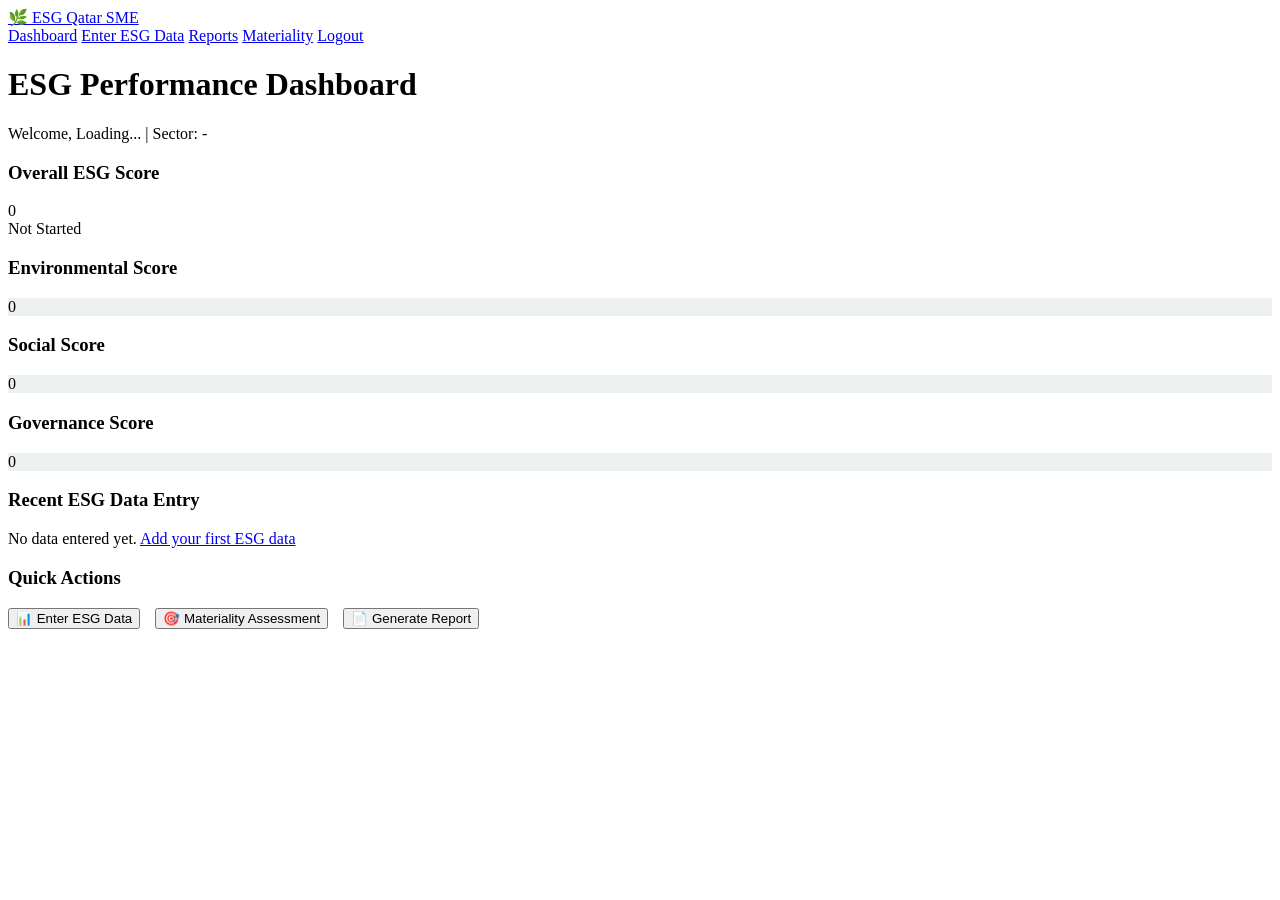
==== dashboard.html @ efcadf6e "Add files via upload" ====
<!DOCTYPE html>
<html lang="en">
<head>
    <meta charset="UTF-8">
    <meta name="viewport" content="width=device-width, initial-scale=1.0">
    <title>ESG Dashboard - Qatar SME Platform</title>
    <link rel="stylesheet" href="css/style.css">
</head>
<body>
    <nav class="navbar">
        <div class="nav-container">
            <a href="dashboard.html" class="logo">🌿 ESG Qatar SME</a>
            <div class="nav-links">
                <a href="dashboard.html">Dashboard</a>
                <a href="esg-form.html">Enter ESG Data</a>
                <a href="reports.html">Reports</a>
                <a href="materiality.html">Materiality</a>
                <a href="#" id="logoutBtn">Logout</a>
            </div>
        </div>
    </nav>

    <div class="container">
        <h1>ESG Performance Dashboard</h1>
        <p>Welcome, <span id="companyName">Loading...</span> | Sector: <span id="sector">-</span></p>

        <div class="dashboard-grid">
            <div class="card">
                <h3>Overall ESG Score</h3>
                <div class="score-circle" id="scoreCircle">
                    <div class="score-inner" id="totalScore">0</div>
                </div>
                <div id="esgLevel" class="badge badge-basic">Not Started</div>
            </div>

            <div class="card">
                <h3>Environmental Score</h3>
                <div class="score-circle" id="envCircle" style="background: conic-gradient(#2ecc71 0deg, #ecf0f1 0deg)">
                    <div class="score-inner" id="envScore">0</div>
                </div>
            </div>

            <div class="card">
                <h3>Social Score</h3>
                <div class="score-circle" id="socialCircle" style="background: conic-gradient(#3498db 0deg, #ecf0f1 0deg)">
                    <div class="score-inner" id="socialScore">0</div>
                </div>
            </div>

            <div class="card">
                <h3>Governance Score</h3>
                <div class="score-circle" id="govCircle" style="background: conic-gradient(#e74c3c 0deg, #ecf0f1 0deg)">
                    <div class="score-inner" id="govScore">0</div>
                </div>
            </div>
        </div>

        <div class="card">
            <h3>Recent ESG Data Entry</h3>
            <div id="recentData">
                <p class="text-muted">No data entered yet. <a href="esg-form.html">Add your first ESG data</a></p>
            </div>
        </div>

        <div class="card">
            <h3>Quick Actions</h3>
            <div style="display: flex; gap: 15px; flex-wrap: wrap;">
                <button onclick="window.location.href='esg-form.html'" class="btn btn-primary">📊 Enter ESG Data</button>
                <button onclick="window.location.href='materiality.html'" class="btn btn-secondary">🎯 Materiality Assessment</button>
                <button onclick="window.location.href='reports.html'" class="btn btn-primary">📄 Generate Report</button>
            </div>
        </div>
    </div>

    <script src="js/api.js"></script>
    <script src="js/dashboard.js"></script>
</body>
</html>
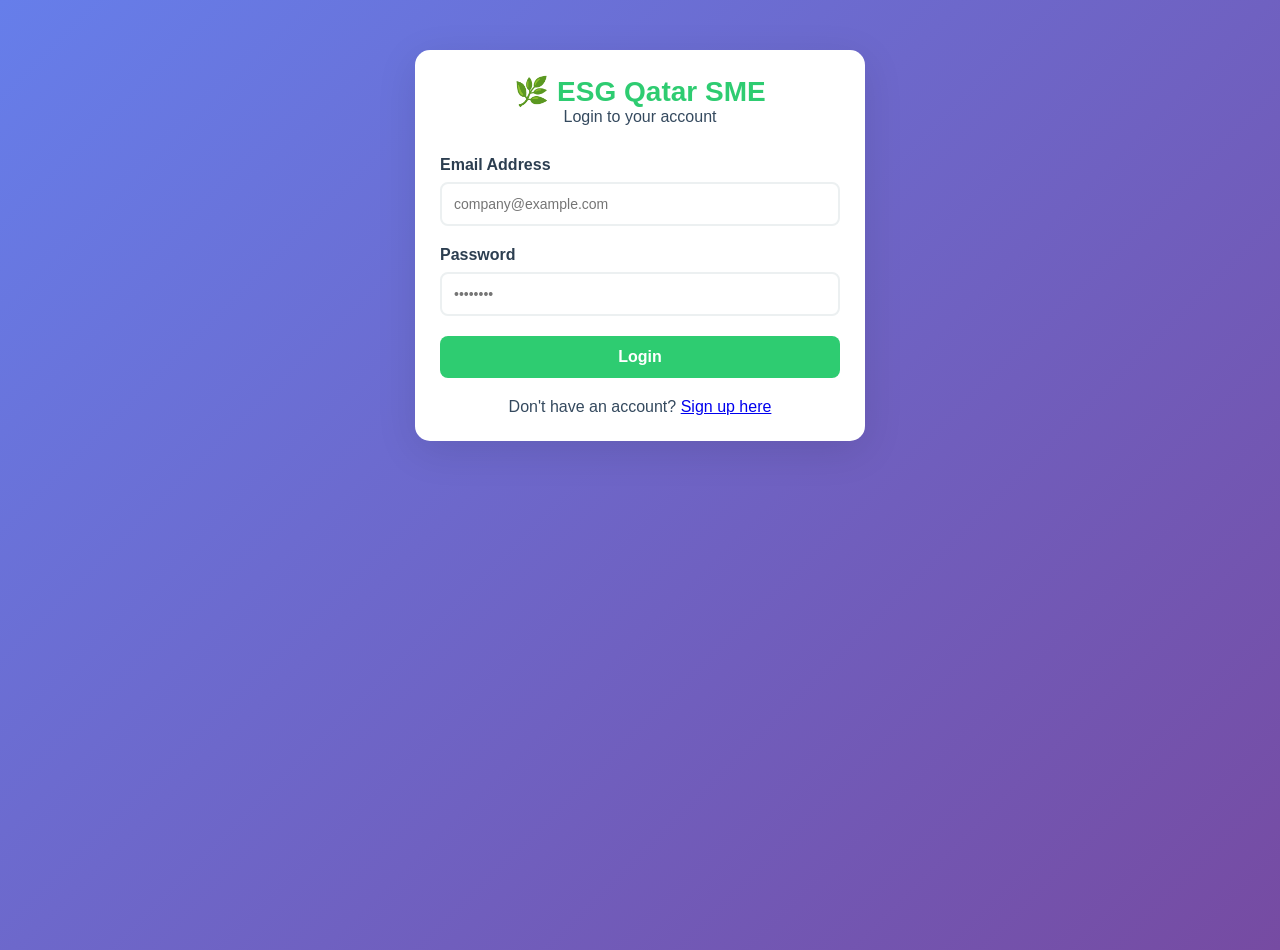
==== commit e8e0f83e: "Update dashboard.html" ====
--- a/dashboard.html
+++ b/dashboard.html
@@ -2,72 +2,535 @@
 <html lang="en">
 <head>
     <meta charset="UTF-8">
-    <meta name="viewport" content="width=device-width, initial-scale=1.0">
+    <meta name="viewport" content="width=device-width, initial-scale=1.0, user-scalable=yes">
     <title>ESG Dashboard - Qatar SME Platform</title>
     <link rel="stylesheet" href="css/style.css">
+    <link href="https://fonts.googleapis.com/css2?family=Inter:ital,wght@0,100..900;1,100..900&display=swap" rel="stylesheet">
+    <link rel="stylesheet" href="https://cdnjs.cloudflare.com/ajax/libs/font-awesome/6.5.1/css/all.min.css">
+    <style>
+        * {
+            margin: 0;
+            padding: 0;
+            box-sizing: border-box;
+        }
+
+        body {
+            font-family: 'Inter', -apple-system, BlinkMacSystemFont, 'Segoe UI', sans-serif;
+            background: linear-gradient(135deg, #f5f7fa 0%, #c3cfe2 100%);
+            min-height: 100vh;
+        }
+
+        /* Modern Navbar */
+        .navbar {
+            background: rgba(255, 255, 255, 0.95);
+            backdrop-filter: blur(10px);
+            box-shadow: 0 4px 20px rgba(0, 0, 0, 0.08);
+            position: sticky;
+            top: 0;
+            z-index: 1000;
+            border-bottom: 1px solid rgba(0, 0, 0, 0.05);
+        }
+
+        .nav-container {
+            max-width: 1400px;
+            margin: 0 auto;
+            padding: 1rem 2rem;
+            display: flex;
+            justify-content: space-between;
+            align-items: center;
+            flex-wrap: wrap;
+            gap: 1rem;
+        }
+
+        .logo {
+            font-size: 1.5rem;
+            font-weight: 700;
+            background: linear-gradient(135deg, #2ecc71 0%, #27ae60 100%);
+            -webkit-background-clip: text;
+            -webkit-text-fill-color: transparent;
+            background-clip: text;
+            text-decoration: none;
+            display: flex;
+            align-items: center;
+            gap: 0.5rem;
+        }
+
+        .logo i {
+            background: none;
+            -webkit-text-fill-color: #2ecc71;
+            font-size: 1.8rem;
+        }
+
+        .nav-links {
+            display: flex;
+            gap: 1.5rem;
+            align-items: center;
+            flex-wrap: wrap;
+        }
+
+        .nav-links a {
+            text-decoration: none;
+            color: #4a5568;
+            font-weight: 500;
+            transition: all 0.3s ease;
+            padding: 0.5rem 1rem;
+            border-radius: 10px;
+            display: flex;
+            align-items: center;
+            gap: 0.5rem;
+        }
+
+        .nav-links a i {
+            font-size: 1.1rem;
+        }
+
+        .nav-links a:hover {
+            color: #2ecc71;
+            background: rgba(46, 204, 113, 0.1);
+            transform: translateY(-2px);
+        }
+
+        .nav-links a.active {
+            color: #2ecc71;
+            background: rgba(46, 204, 113, 0.15);
+        }
+
+        #logoutBtn {
+            color: #e74c3c;
+        }
+
+        #logoutBtn:hover {
+            background: rgba(231, 76, 60, 0.1);
+            color: #e74c3c;
+        }
+
+        /* Container */
+        .container {
+            max-width: 1400px;
+            margin: 0 auto;
+            padding: 2rem;
+        }
+
+        /* Welcome Header */
+        .welcome-header {
+            background: linear-gradient(135deg, #667eea 0%, #764ba2 100%);
+            border-radius: 20px;
+            padding: 2rem;
+            margin-bottom: 2rem;
+            color: white;
+            position: relative;
+            overflow: hidden;
+        }
+
+        .welcome-header::before {
+            content: '';
+            position: absolute;
+            top: -50%;
+            right: -50%;
+            width: 200%;
+            height: 200%;
+            background: radial-gradient(circle, rgba(255,255,255,0.1) 0%, transparent 70%);
+            pointer-events: none;
+        }
+
+        .welcome-header h1 {
+            font-size: 2rem;
+            margin-bottom: 0.5rem;
+            font-weight: 700;
+        }
+
+        .welcome-header p {
+            font-size: 1rem;
+            opacity: 0.95;
+        }
+
+        .company-badge {
+            display: inline-block;
+            background: rgba(255,255,255,0.2);
+            padding: 0.5rem 1rem;
+            border-radius: 12px;
+            margin-top: 0.5rem;
+            font-size: 0.9rem;
+        }
+
+        /* Dashboard Grid */
+        .dashboard-grid {
+            display: grid;
+            grid-template-columns: repeat(auto-fit, minmax(280px, 1fr));
+            gap: 1.5rem;
+            margin-bottom: 2rem;
+        }
+
+        .card {
+            background: white;
+            border-radius: 20px;
+            padding: 1.5rem;
+            box-shadow: 0 10px 40px rgba(0,0,0,0.08);
+            transition: all 0.3s ease;
+            border: 1px solid rgba(0,0,0,0.05);
+        }
+
+        .card:hover {
+            transform: translateY(-5px);
+            box-shadow: 0 20px 60px rgba(0,0,0,0.12);
+        }
+
+        .card h3 {
+            font-size: 1.1rem;
+            color: #4a5568;
+            margin-bottom: 1rem;
+            display: flex;
+            align-items: center;
+            gap: 0.5rem;
+        }
+
+        .card h3 i {
+            font-size: 1.3rem;
+        }
+
+        /* Score Circle */
+        .score-circle {
+            width: 150px;
+            height: 150px;
+            margin: 0 auto 1rem;
+            border-radius: 50%;
+            display: flex;
+            align-items: center;
+            justify-content: center;
+            position: relative;
+            background: conic-gradient(#2ecc71 0deg, #ecf0f1 0deg);
+        }
+
+        .score-inner {
+            width: 120px;
+            height: 120px;
+            background: white;
+            border-radius: 50%;
+            display: flex;
+            align-items: center;
+            justify-content: center;
+            font-size: 2.5rem;
+            font-weight: 700;
+            color: #2c3e50;
+        }
+
+        /* Badges */
+        .badge {
+            display: inline-block;
+            padding: 0.5rem 1rem;
+            border-radius: 50px;
+            font-size: 0.85rem;
+            font-weight: 600;
+            text-align: center;
+        }
+
+        .badge-gold { background: linear-gradient(135deg, #f39c12, #e67e22); color: white; }
+        .badge-silver { background: linear-gradient(135deg, #bdc3c7, #95a5a6); color: #2c3e50; }
+        .badge-bronze { background: linear-gradient(135deg, #cd6133, #b03a2e); color: white; }
+        .badge-basic { background: linear-gradient(135deg, #95a5a6, #7f8c8d); color: white; }
+
+        /* Recent Data Section */
+        .recent-section {
+            background: white;
+            border-radius: 20px;
+            padding: 1.5rem;
+            margin-bottom: 1.5rem;
+            box-shadow: 0 10px 40px rgba(0,0,0,0.08);
+        }
+
+        .recent-header {
+            display: flex;
+            justify-content: space-between;
+            align-items: center;
+            margin-bottom: 1rem;
+            flex-wrap: wrap;
+            gap: 1rem;
+        }
+
+        .recent-header h3 {
+            font-size: 1.2rem;
+            color: #2c3e50;
+            display: flex;
+            align-items: center;
+            gap: 0.5rem;
+        }
+
+        .data-entry {
+            background: #f8f9fa;
+            border-radius: 12px;
+            padding: 1rem;
+            margin-bottom: 0.5rem;
+            border-left: 4px solid #2ecc71;
+        }
+
+        .data-year {
+            font-weight: 700;
+            color: #2ecc71;
+            margin-bottom: 0.5rem;
+        }
+
+        .data-stats {
+            display: flex;
+            gap: 1rem;
+            flex-wrap: wrap;
+            font-size: 0.9rem;
+            color: #4a5568;
+        }
+
+        .stat {
+            display: flex;
+            align-items: center;
+            gap: 0.3rem;
+        }
+
+        /* Quick Actions */
+        .actions-section {
+            background: white;
+            border-radius: 20px;
+            padding: 1.5rem;
+            box-shadow: 0 10px 40px rgba(0,0,0,0.08);
+        }
+
+        .actions-grid {
+            display: grid;
+            grid-template-columns: repeat(auto-fit, minmax(200px, 1fr));
+            gap: 1rem;
+            margin-top: 1rem;
+        }
+
+        .action-btn {
+            padding: 1rem;
+            border: none;
+            border-radius: 12px;
+            font-size: 1rem;
+            font-weight: 600;
+            cursor: pointer;
+            transition: all 0.3s ease;
+            display: flex;
+            align-items: center;
+            justify-content: center;
+            gap: 0.5rem;
+        }
+
+        .btn-primary {
+            background: linear-gradient(135deg, #2ecc71, #27ae60);
+            color: white;
+        }
+
+        .btn-primary:hover {
+            transform: translateY(-2px);
+            box-shadow: 0 10px 20px rgba(46, 204, 113, 0.3);
+        }
+
+        .btn-secondary {
+            background: linear-gradient(135deg, #3498db, #2980b9);
+            color: white;
+        }
+
+        .btn-secondary:hover {
+            transform: translateY(-2px);
+            box-shadow: 0 10px 20px rgba(52, 152, 219, 0.3);
+        }
+
+        /* Loading State */
+        .loading {
+            text-align: center;
+            padding: 2rem;
+        }
+
+        .spinner {
+            border: 3px solid rgba(0,0,0,0.1);
+            border-top: 3px solid #2ecc71;
+            border-radius: 50%;
+            width: 40px;
+            height: 40px;
+            animation: spin 1s linear infinite;
+            margin: 0 auto 1rem;
+        }
+
+        @keyframes spin {
+            0% { transform: rotate(0deg); }
+            100% { transform: rotate(360deg); }
+        }
+
+        /* Responsive */
+        @media (max-width: 768px) {
+            .nav-container {
+                flex-direction: column;
+                padding: 1rem;
+            }
+            
+            .nav-links {
+                justify-content: center;
+                gap: 0.8rem;
+            }
+            
+            .nav-links a {
+                padding: 0.4rem 0.8rem;
+                font-size: 0.85rem;
+            }
+            
+            .container {
+                padding: 1rem;
+            }
+            
+            .welcome-header {
+                padding: 1.5rem;
+            }
+            
+            .welcome-header h1 {
+                font-size: 1.5rem;
+            }
+            
+            .dashboard-grid {
+                grid-template-columns: 1fr;
+                gap: 1rem;
+            }
+            
+            .score-circle {
+                width: 120px;
+                height: 120px;
+            }
+            
+            .score-inner {
+                width: 95px;
+                height: 95px;
+                font-size: 2rem;
+            }
+            
+            .actions-grid {
+                grid-template-columns: 1fr;
+            }
+            
+            .data-stats {
+                flex-direction: column;
+                gap: 0.5rem;
+            }
+        }
+
+        /* Animations */
+        @keyframes fadeInUp {
+            from {
+                opacity: 0;
+                transform: translateY(20px);
+            }
+            to {
+                opacity: 1;
+                transform: translateY(0);
+            }
+        }
+
+        .card, .recent-section, .actions-section {
+            animation: fadeInUp 0.5s ease-out;
+        }
+    </style>
 </head>
 <body>
     <nav class="navbar">
         <div class="nav-container">
-            <a href="dashboard.html" class="logo">🌿 ESG Qatar SME</a>
+            <a href="dashboard.html" class="logo">
+                <i class="fas fa-leaf"></i>
+                ESG Qatar SME
+            </a>
             <div class="nav-links">
-                <a href="dashboard.html">Dashboard</a>
-                <a href="esg-form.html">Enter ESG Data</a>
-                <a href="reports.html">Reports</a>
-                <a href="materiality.html">Materiality</a>
-                <a href="#" id="logoutBtn">Logout</a>
+                <a href="dashboard.html" class="active">
+                    <i class="fas fa-chart-line"></i> Dashboard
+                </a>
+                <a href="esg-form.html">
+                    <i class="fas fa-edit"></i> Enter ESG Data
+                </a>
+                <a href="reports.html">
+                    <i class="fas fa-file-alt"></i> Reports
+                </a>
+                <a href="materiality.html">
+                    <i class="fas fa-chart-pie"></i> Materiality
+                </a>
+                <a href="#" id="logoutBtn">
+                    <i class="fas fa-sign-out-alt"></i> Logout
+                </a>
             </div>
         </div>
     </nav>
 
     <div class="container">
-        <h1>ESG Performance Dashboard</h1>
-        <p>Welcome, <span id="companyName">Loading...</span> | Sector: <span id="sector">-</span></p>
-
+        <!-- Welcome Header -->
+        <div class="welcome-header">
+            <h1><i class="fas fa-chart-line"></i> ESG Performance Dashboard</h1>
+            <p>Track your company's Environmental, Social, and Governance performance in real-time</p>
+            <div class="company-badge">
+                <i class="fas fa-building"></i> Welcome, <span id="companyName">Loading...</span> | 
+                <i class="fas fa-industry"></i> Sector: <span id="sector">-</span>
+            </div>
+        </div>
+
+        <!-- Score Cards Grid -->
         <div class="dashboard-grid">
             <div class="card">
-                <h3>Overall ESG Score</h3>
+                <h3><i class="fas fa-chart-simple"></i> Overall ESG Score</h3>
                 <div class="score-circle" id="scoreCircle">
                     <div class="score-inner" id="totalScore">0</div>
                 </div>
-                <div id="esgLevel" class="badge badge-basic">Not Started</div>
+                <div id="esgLevel" class="badge badge-basic" style="display: block; margin-top: 0.5rem;">Not Started</div>
             </div>
 
             <div class="card">
-                <h3>Environmental Score</h3>
+                <h3><i class="fas fa-globe-asia"></i> Environmental Score</h3>
                 <div class="score-circle" id="envCircle" style="background: conic-gradient(#2ecc71 0deg, #ecf0f1 0deg)">
                     <div class="score-inner" id="envScore">0</div>
                 </div>
+                <p style="text-align: center; margin-top: 0.5rem; font-size: 0.8rem; color: #7f8c8d;">
+                    <i class="fas fa-chart-line"></i> GHG, Energy, Water, Waste
+                </p>
             </div>
 
             <div class="card">
-                <h3>Social Score</h3>
+                <h3><i class="fas fa-users"></i> Social Score</h3>
                 <div class="score-circle" id="socialCircle" style="background: conic-gradient(#3498db 0deg, #ecf0f1 0deg)">
                     <div class="score-inner" id="socialScore">0</div>
                 </div>
+                <p style="text-align: center; margin-top: 0.5rem; font-size: 0.8rem; color: #7f8c8d;">
+                    <i class="fas fa-chart-line"></i> H&S, Diversity, Training
+                </p>
             </div>
 
             <div class="card">
-                <h3>Governance Score</h3>
+                <h3><i class="fas fa-gavel"></i> Governance Score</h3>
                 <div class="score-circle" id="govCircle" style="background: conic-gradient(#e74c3c 0deg, #ecf0f1 0deg)">
                     <div class="score-inner" id="govScore">0</div>
                 </div>
+                <p style="text-align: center; margin-top: 0.5rem; font-size: 0.8rem; color: #7f8c8d;">
+                    <i class="fas fa-chart-line"></i> Ethics, Supply Chain, Privacy
+                </p>
             </div>
         </div>
 
-        <div class="card">
-            <h3>Recent ESG Data Entry</h3>
+        <!-- Recent ESG Data Section -->
+        <div class="recent-section">
+            <div class="recent-header">
+                <h3><i class="fas fa-history"></i> Recent ESG Data Entries</h3>
+                <i class="fas fa-database" style="color: #2ecc71;"></i>
+            </div>
             <div id="recentData">
-                <p class="text-muted">No data entered yet. <a href="esg-form.html">Add your first ESG data</a></p>
+                <div class="loading">
+                    <div class="spinner"></div>
+                    <p>Loading your ESG data...</p>
+                </div>
             </div>
         </div>
 
-        <div class="card">
-            <h3>Quick Actions</h3>
-            <div style="display: flex; gap: 15px; flex-wrap: wrap;">
-                <button onclick="window.location.href='esg-form.html'" class="btn btn-primary">📊 Enter ESG Data</button>
-                <button onclick="window.location.href='materiality.html'" class="btn btn-secondary">🎯 Materiality Assessment</button>
-                <button onclick="window.location.href='reports.html'" class="btn btn-primary">📄 Generate Report</button>
+        <!-- Quick Actions Section -->
+        <div class="actions-section">
+            <h3 style="margin-bottom: 1rem;"><i class="fas fa-bolt"></i> Quick Actions</h3>
+            <div class="actions-grid">
+                <button onclick="window.location.href='esg-form.html'" class="action-btn btn-primary">
+                    <i class="fas fa-edit"></i> Enter ESG Data
+                </button>
+                <button onclick="window.location.href='materiality.html'" class="action-btn btn-secondary">
+                    <i class="fas fa-chart-pie"></i> Materiality Assessment
+                </button>
+                <button onclick="window.location.href='reports.html'" class="action-btn btn-primary">
+                    <i class="fas fa-file-pdf"></i> Generate Report
+                </button>
             </div>
         </div>
     </div>
@@ -75,4 +538,4 @@
     <script src="js/api.js"></script>
     <script src="js/dashboard.js"></script>
 </body>
-</html>+</html>
--- a/css/style.css
+++ b/css/style.css
@@ -0,0 +1,279 @@
+:root {
+    --primary: #2ecc71;
+    --primary-dark: #27ae60;
+    --secondary: #3498db;
+    --danger: #e74c3c;
+    --dark: #2c3e50;
+    --light: #ecf0f1;
+    --text: #34495e;
+}
+
+* {
+    margin: 0;
+    padding: 0;
+    box-sizing: border-box;
+}
+
+body {
+    font-family: 'Segoe UI', Tahoma, Geneva, Verdana, sans-serif;
+    background: linear-gradient(135deg, #667eea 0%, #764ba2 100%);
+    min-height: 100vh;
+    color: var(--text);
+}
+
+/* Container */
+.container {
+    max-width: 1200px;
+    margin: 0 auto;
+    padding: 20px;
+}
+
+/* Cards */
+.card {
+    background: white;
+    border-radius: 15px;
+    padding: 25px;
+    margin-bottom: 20px;
+    box-shadow: 0 10px 40px rgba(0,0,0,0.1);
+    transition: transform 0.3s ease;
+}
+
+.card:hover {
+    transform: translateY(-5px);
+}
+
+/* Forms */
+.form-group {
+    margin-bottom: 20px;
+}
+
+label {
+    display: block;
+    margin-bottom: 8px;
+    font-weight: 600;
+    color: var(--dark);
+}
+
+input, select, textarea {
+    width: 100%;
+    padding: 12px;
+    border: 2px solid var(--light);
+    border-radius: 8px;
+    font-size: 14px;
+    transition: border 0.3s ease;
+}
+
+input:focus, select:focus, textarea:focus {
+    outline: none;
+    border-color: var(--primary);
+}
+
+/* Buttons */
+.btn {
+    padding: 12px 24px;
+    border: none;
+    border-radius: 8px;
+    font-size: 16px;
+    font-weight: 600;
+    cursor: pointer;
+    transition: all 0.3s ease;
+}
+
+.btn-primary {
+    background: var(--primary);
+    color: white;
+}
+
+.btn-primary:hover {
+    background: var(--primary-dark);
+    transform: translateY(-2px);
+}
+
+.btn-secondary {
+    background: var(--secondary);
+    color: white;
+}
+
+.btn-danger {
+    background: var(--danger);
+    color: white;
+}
+
+/* Dashboard Grid */
+.dashboard-grid {
+    display: grid;
+    grid-template-columns: repeat(auto-fit, minmax(300px, 1fr));
+    gap: 20px;
+    margin-bottom: 30px;
+}
+
+.score-card {
+    text-align: center;
+    padding: 20px;
+}
+
+.score-circle {
+    width: 150px;
+    height: 150px;
+    margin: 0 auto 20px;
+    border-radius: 50%;
+    background: conic-gradient(var(--primary) 0deg, var(--light) 0deg);
+    display: flex;
+    align-items: center;
+    justify-content: center;
+    position: relative;
+}
+
+.score-inner {
+    width: 120px;
+    height: 120px;
+    background: white;
+    border-radius: 50%;
+    display: flex;
+    align-items: center;
+    justify-content: center;
+    font-size: 36px;
+    font-weight: bold;
+    color: var(--primary);
+}
+
+.badge {
+    display: inline-block;
+    padding: 5px 12px;
+    border-radius: 20px;
+    font-size: 12px;
+    font-weight: 600;
+    margin: 5px;
+}
+
+.badge-gold { background: #f39c12; color: white; }
+.badge-silver { background: #bdc3c7; color: #2c3e50; }
+.badge-bronze { background: #cd6133; color: white; }
+.badge-basic { background: #95a5a6; color: white; }
+
+/* Navigation */
+.navbar {
+    background: white;
+    box-shadow: 0 2px 10px rgba(0,0,0,0.1);
+    position: sticky;
+    top: 0;
+    z-index: 1000;
+}
+
+.nav-container {
+    max-width: 1200px;
+    margin: 0 auto;
+    padding: 15px 20px;
+    display: flex;
+    justify-content: space-between;
+    align-items: center;
+}
+
+.logo {
+    font-size: 24px;
+    font-weight: bold;
+    color: var(--primary);
+    text-decoration: none;
+}
+
+.nav-links {
+    display: flex;
+    gap: 20px;
+    align-items: center;
+}
+
+.nav-links a {
+    text-decoration: none;
+    color: var(--dark);
+    font-weight: 500;
+    transition: color 0.3s ease;
+}
+
+.nav-links a:hover {
+    color: var(--primary);
+}
+
+/* Responsive */
+@media (max-width: 768px) {
+    .nav-container {
+        flex-direction: column;
+        gap: 15px;
+    }
+    
+    .nav-links {
+        flex-wrap: wrap;
+        justify-content: center;
+    }
+    
+    .dashboard-grid {
+        grid-template-columns: 1fr;
+    }
+    
+    .container {
+        padding: 10px;
+    }
+}
+
+/* Tabs */
+.tabs {
+    display: flex;
+    gap: 10px;
+    margin-bottom: 20px;
+    border-bottom: 2px solid var(--light);
+}
+
+.tab {
+    padding: 10px 20px;
+    cursor: pointer;
+    background: none;
+    border: none;
+    font-size: 16px;
+    font-weight: 600;
+    color: var(--text);
+    transition: all 0.3s ease;
+}
+
+.tab.active {
+    color: var(--primary);
+    border-bottom: 2px solid var(--primary);
+}
+
+/* Loading Spinner */
+.spinner {
+    border: 4px solid var(--light);
+    border-top: 4px solid var(--primary);
+    border-radius: 50%;
+    width: 40px;
+    height: 40px;
+    animation: spin 1s linear infinite;
+    margin: 20px auto;
+}
+
+@keyframes spin {
+    0% { transform: rotate(0deg); }
+    100% { transform: rotate(360deg); }
+}
+
+/* Toast Notifications */
+.toast {
+    position: fixed;
+    bottom: 20px;
+    right: 20px;
+    background: var(--dark);
+    color: white;
+    padding: 15px 25px;
+    border-radius: 8px;
+    z-index: 2000;
+    animation: slideIn 0.3s ease;
+}
+
+@keyframes slideIn {
+    from {
+        transform: translateX(100%);
+        opacity: 0;
+    }
+    to {
+        transform: translateX(0);
+        opacity: 1;
+    }
+}
